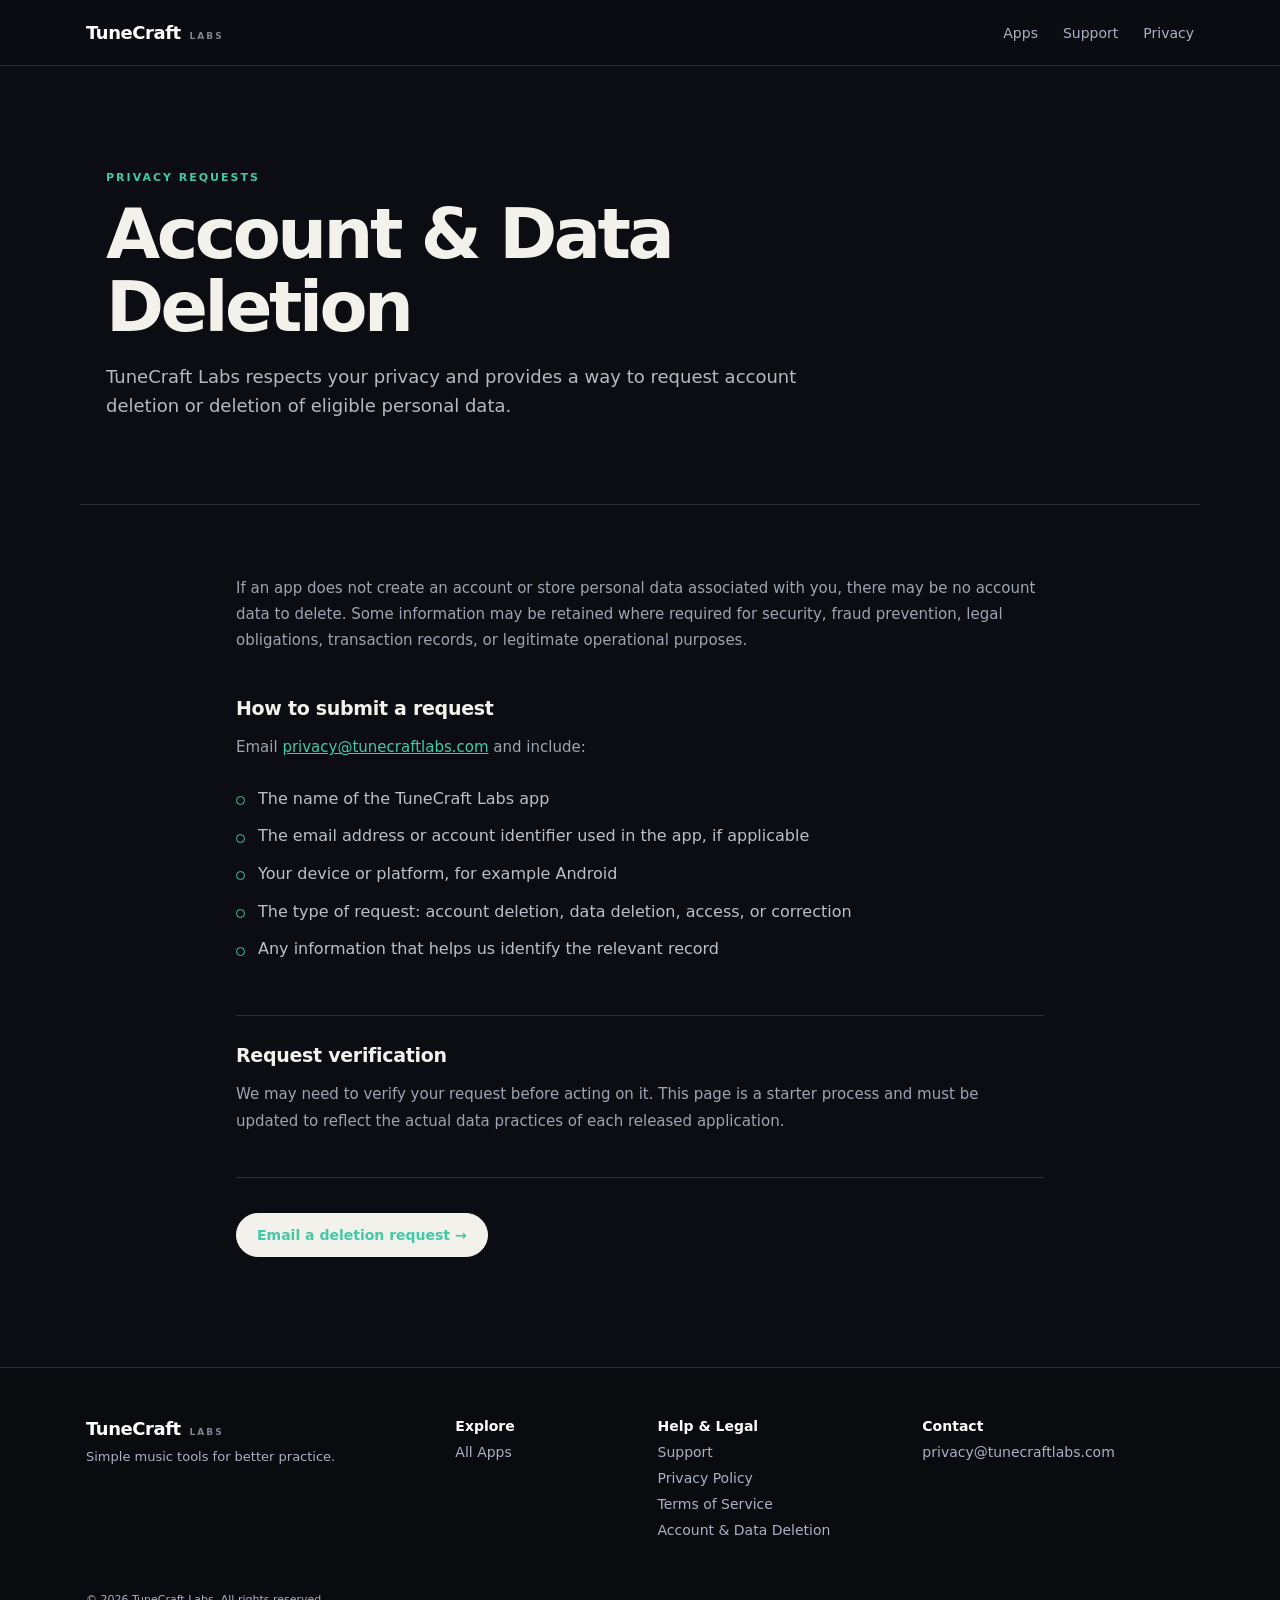
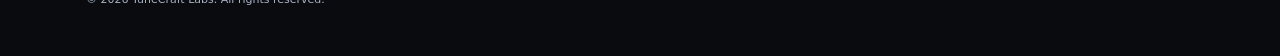
==== account-deletion.html @ 22500ef7 "update" ====
<!doctype html><html lang="en"><head><meta charset="UTF-8"><meta name="viewport" content="width=device-width,initial-scale=1"><title>Account &amp; Data Deletion | TuneCraft Labs</title><meta name="description" content="Request deletion of an account or eligible personal data associated with a TuneCraft Labs app."><link rel="canonical" href="https://tunecraftlabs.com/account-deletion.html"><link rel="stylesheet" href="assets/css/styles.css"><link rel="stylesheet" href="assets/css/redesign.css"><link rel="stylesheet" href="assets/css/pages.css"></head><body><header class="nav"><a class="logo" href="index.html">TuneCraft <small>LABS</small></a><button class="menu" aria-label="Open navigation" aria-expanded="false">☰</button><nav><a href="apps.html">Apps</a><a href="support.html">Support</a><a href="privacy.html">Privacy</a></nav></header><main class="page-main"><section class="page-hero wrap"><p class="eyebrow">PRIVACY REQUESTS</p><h1>Account &amp; Data Deletion</h1><p class="lead">TuneCraft Labs respects your privacy and provides a way to request account deletion or deletion of eligible personal data.</p></section><section class="page-content wrap"><p>If an app does not create an account or store personal data associated with you, there may be no account data to delete. Some information may be retained where required for security, fraud prevention, legal obligations, transaction records, or legitimate operational purposes.</p><article class="legal-section"><h2>How to submit a request</h2><p>Email <a href="mailto:privacy@tunecraftlabs.com">privacy@tunecraftlabs.com</a> and include:</p><ul class="request-list"><li>The name of the TuneCraft Labs app</li><li>The email address or account identifier used in the app, if applicable</li><li>Your device or platform, for example Android</li><li>The type of request: account deletion, data deletion, access, or correction</li><li>Any information that helps us identify the relevant record</li></ul></article><article class="legal-section"><h2>Request verification</h2><p>We may need to verify your request before acting on it. This page is a starter process and must be updated to reflect the actual data practices of each released application.</p></article><a class="cta" style="margin-top:35px" href="mailto:privacy@tunecraftlabs.com?subject=Account%20or%20Data%20Deletion%20Request">Email a deletion request →</a></section></main><footer><div><a class="logo" href="index.html">TuneCraft <small>LABS</small></a><p>Simple music tools for better practice.</p></div><div><b>Explore</b><a href="apps.html">All Apps</a></div><div><b>Help &amp; Legal</b><a href="support.html">Support</a><a href="privacy.html">Privacy Policy</a><a href="terms.html">Terms of Service</a><a href="account-deletion.html">Account &amp; Data Deletion</a></div><div><b>Contact</b><a href="mailto:privacy@tunecraftlabs.com">privacy@tunecraftlabs.com</a></div><small>© 2026 TuneCraft Labs. All rights reserved.</small></footer><script src="assets/js/script.js"></script></body></html>
---- assets/css/styles.css ----
:root{--bg:#080a12;--surface:#101423;--txt:#f5f7ff;--muted:#aab1c5;--violet:#875cff;--cyan:#2dd4bf;--coral:#ff6b8a}*{box-sizing:border-box}html{scroll-behavior:smooth}body{margin:0;background:radial-gradient(circle at 85% 3%,#34217055,transparent 26%),var(--bg);color:var(--txt);font-family:Inter,ui-sans-serif,system-ui,sans-serif}.wrap{max-width:1160px;margin:auto;padding-left:26px;padding-right:26px}.nav{height:70px;position:sticky;top:0;z-index:5;display:flex;align-items:center;justify-content:space-between;padding:0 max(26px,calc((100vw - 1108px)/2));background:#080a12d9;border-bottom:1px solid #ffffff0d;backdrop-filter:blur(16px)}.logo{color:#fff;text-decoration:none;font-weight:800;font-size:18px}.logo i{font-style:normal;color:var(--cyan);font-size:28px;vertical-align:-2px}.logo small{font-size:9px;letter-spacing:2px;color:var(--muted)}nav{display:flex;align-items:center;gap:25px}nav a,footer a{color:var(--muted);text-decoration:none;font-size:14px}nav a:hover,footer a:hover{color:#fff}.menu{display:none;background:none;border:0;color:white;font-size:25px}.cta,.outline{border-radius:999px;padding:13px 20px;display:inline-block;text-decoration:none;font-size:14px;font-weight:700}.cta{color:#fff;background:linear-gradient(110deg,var(--violet),#5e48e9);box-shadow:0 10px 30px #875cff33}.cta:hover{filter:brightness(1.14)}.small{padding:9px 15px}.outline{color:#fff;border:1px solid #ffffff2a;margin-left:8px}.hero{min-height:630px;display:grid;grid-template-columns:1.05fr .95fr;align-items:center;gap:40px}.eyebrow{font-size:11px;letter-spacing:2.5px;font-weight:800;color:var(--cyan)}h1,h2,h3,p{margin-top:0}h1{font-size:clamp(42px,5.7vw,71px);line-height:1.04;letter-spacing:-3px;margin:14px 0 20px;max-width:650px}em{font-style:normal;background:linear-gradient(100deg,#bba5ff,var(--cyan));background-clip:text;color:transparent}.lead{font-size:18px;line-height:1.65;color:var(--muted);max-width:560px}.actions{margin-top:30px}.pills{font-size:12px;color:#cbd1e3;display:flex;gap:13px;flex-wrap:wrap;margin-top:30px}.pills span::first-letter{color:var(--cyan)}.phone-area{position:relative;height:460px;display:flex;justify-content:center;align-items:center}.phone{position:relative;z-index:1;width:245px;height:445px;border:7px solid #31364b;border-radius:34px;background:linear-gradient(145deg,#181c35,#080a12);padding:23px 19px;box-shadow:0 30px 70px #0009}.phone-top{font-size:9px;display:flex;justify-content:space-between;color:var(--muted)}.app-name{text-align:center;font-size:13px;margin-top:30px}.dial{position:relative;margin:23px auto;width:154px;height:154px;border:1px solid #ffffff25;border-radius:50%;display:flex;flex-direction:column;justify-content:center;align-items:center;background:#ffffff05}.arc{position:absolute;inset:-4px;border:5px solid transparent;border-top-color:var(--cyan);border-right-color:var(--violet);border-radius:50%;transform:rotate(-25deg)}.dial b{font-size:55px}.dial span{font-size:9px;letter-spacing:1.2px;color:var(--cyan)}.hz{text-align:center;font-size:24px;font-weight:700}.hz small{font-size:11px;color:var(--muted)}.level{display:flex;justify-content:center;align-items:end;height:57px;gap:5px}.level i{display:block;width:5px;height:18px;background:#484e65;border-radius:5px}.level i:nth-child(2),.level i:nth-child(4){height:30px}.level i.active{height:47px;background:var(--cyan);box-shadow:0 0 17px var(--cyan)}.wave{position:absolute;width:440px;height:230px;border:1px solid #875cff66;border-radius:50%;transform:rotate(-23deg);box-shadow:0 0 90px #875cff33}.phone-area label{position:absolute;bottom:0;color:var(--muted);font-size:11px}.values,.grid,.steps{display:grid;grid-template-columns:repeat(3,1fr);gap:16px}.values article,.card{background:#ffffff08;border:1px solid #ffffff12;border-radius:20px;padding:24px}.values span{color:var(--cyan);font-size:22px}.values h2{font-size:16px;margin:12px 0 7px}.values p,.card p,.about p,.support p{color:var(--muted);line-height:1.65;font-size:14px}.apps{padding-top:130px}.apps>h2,.about h2,.support h2{font-size:clamp(31px,4vw,47px);letter-spacing:-1.8px;margin:12px 0}.intro{color:var(--muted);max-width:600px}.grid{grid-template-columns:repeat(4,1fr);margin-top:38px}.card{position:relative;min-height:372px;display:flex;flex-direction:column}.icon{width:50px;height:50px;display:grid;place-items:center;border-radius:15px;background:#875cff33;color:#c1b1ff;font-size:28px}.coral{color:var(--coral);background:#ff6b8a22}.cyan{color:var(--cyan);background:#2dd4bf22}.pink{color:#e896ff}.badge{position:absolute;right:19px;top:23px;background:#875cff22;color:#c1b1ff;border-radius:99px;padding:5px 9px;font-size:10px;font-weight:700}.green{background:#62e6b222;color:#62e6b2}.card h3{margin:24px 0 3px;font-size:19px}.card .sub{color:var(--cyan);font-size:12px;margin-bottom:16px}.card ul{padding:0;list-style:none;color:var(--muted);font-size:12px;line-height:2}.card li:before{content:'✓';color:#62e6b2;margin-right:7px}.store{margin-top:auto;color:#fff;text-decoration:none;font-size:12px;font-weight:700;padding-top:13px}.how{padding-top:130px}.steps{margin-top:26px;gap:30px}.steps article{border-top:1px solid #ffffff22;padding-top:18px}.steps b{color:var(--violet);font-size:14px}.steps h2{font-size:18px;margin:18px 0 9px}.steps p{color:var(--muted);line-height:1.6;font-size:14px}.about{padding-top:130px;padding-bottom:130px;display:grid;grid-template-columns:1fr .9fr;gap:70px;align-items:center}.about strong{color:var(--cyan);display:block;margin-top:25px}.sound-grid{height:290px;border-radius:25px;border:1px solid #ffffff12;background:linear-gradient(135deg,#875cff19,#2dd4bf0d);display:flex;align-items:center;justify-content:center;gap:12px}.sound-grid i{width:12px;background:linear-gradient(var(--violet),var(--cyan));border-radius:12px;height:30%}.sound-grid i:nth-child(2){height:57%}.sound-grid i:nth-child(3){height:82%}.sound-grid i:nth-child(4){height:45%}.sound-grid i:nth-child(5){height:69%}.sound-grid i:nth-child(6){height:37%}.sound-grid i:nth-child(7){height:20%}.support{margin-bottom:110px;border:1px solid #ffffff18;border-radius:25px;padding-top:46px;padding-bottom:46px;background:radial-gradient(circle at 80% 20%,#875cff70,transparent 40%),#14172a;display:flex;justify-content:space-between;align-items:center;gap:25px}.support p{margin-bottom:0;max-width:600px}footer{border-top:1px solid #ffffff12;padding:50px max(26px,calc((100vw - 1108px)/2));display:grid;grid-template-columns:2fr 1fr 1.2fr;gap:35px;color:var(--muted)}footer p{font-size:13px}footer div{display:flex;flex-direction:column;gap:10px}footer b{color:#fff;font-size:14px}footer>small{grid-column:1/-1;font-size:11px;margin-top:20px}@media(max-width:800px){.nav{padding:0 20px}.menu{display:block}nav{display:none;position:absolute;top:70px;left:0;right:0;padding:18px 20px;background:#101423;flex-direction:column;align-items:stretch;gap:0}nav.open{display:flex}nav a{padding:12px}.hero{grid-template-columns:1fr;padding-top:68px}.phone-area{height:390px}.phone{transform:scale(.82)}.values,.grid,.steps{grid-template-columns:1fr}.grid{gap:14px}.card{min-height:290px}.about{grid-template-columns:1fr;gap:30px;padding-top:100px;padding-bottom:100px}.support{margin-left:20px;margin-right:20px;display:block}.support .cta{margin-top:20px}footer{grid-template-columns:1fr 1fr}footer>div:first-child{grid-column:1/-1}h1{letter-spacing:-2px}.pills{line-height:1.9}}@media(prefers-reduced-motion:reduce){*{scroll-behavior:auto!important;transition:none!important}}
---- assets/css/redesign.css ----
/* TuneCraft editorial UI pass: restrained color, sharper hierarchy, instrument-led details. */
:root{--paper:#0b0d12;--panel:#11141a;--panel-2:#151922;--ink:#f3f1eb;--quiet:#9da4b2;--line:#292e38;--accent:#8b78ff;--tuned:#42c9a5}
body{background:var(--paper);color:var(--ink)}
body::before{content:"";position:fixed;inset:0;z-index:-1;pointer-events:none;background:linear-gradient(#ffffff05 1px,transparent 1px);background-size:100% 72px;mask-image:linear-gradient(to bottom,#0008,transparent 65%)}
.wrap{max-width:1120px}
.nav{height:66px;background:#0b0d12ef;border-color:var(--line);backdrop-filter:blur(10px)}
.logo{letter-spacing:-.45px}.logo small{margin-left:3px;color:#7e8593}
.cta{background:var(--ink);color:#111217;box-shadow:none;border:1px solid var(--ink)}.cta:hover{background:var(--tuned);border-color:var(--tuned);filter:none}.outline{border-color:#3a404d}.small{background:transparent;color:var(--ink);border-color:#555d6c}
.hero{min-height:680px;grid-template-columns:1.12fr .88fr;border-bottom:1px solid var(--line)}
.eyebrow{color:var(--tuned);letter-spacing:2px}
h1{max-width:680px;font-weight:650;letter-spacing:-3.5px}
em{background:none;color:var(--quiet)}
.lead{color:#b4bac5;max-width:590px}
.pills{color:#9299a6}.pills span{padding-right:13px;border-right:1px solid var(--line)}.pills span:last-child{border:0}.pills span::first-letter{color:var(--tuned)}
.phone-area{height:490px;border-left:1px solid var(--line)}
.wave{width:390px;height:240px;border:0;border-radius:0;box-shadow:none;transform:none;background:repeating-linear-gradient(90deg,transparent 0 29px,#ffffff0b 30px),linear-gradient(transparent 49.5%,#3f4653 50%,transparent 50.5%);clip-path:polygon(0 47%,8% 47%,12% 30%,16% 66%,21% 41%,26% 55%,31% 20%,36% 77%,42% 37%,48% 59%,54% 45%,60% 51%,66% 32%,71% 68%,77% 43%,84% 54%,90% 47%,100% 47%,100% 53%,90% 53%,84% 60%,77% 49%,71% 74%,66% 38%,60% 57%,54% 51%,48% 65%,42% 43%,36% 83%,31% 26%,26% 61%,21% 47%,16% 72%,12% 36%,8% 53%,0 53%);background-color:#373d49}
.phone{width:238px;height:448px;border:4px solid #404653;border-radius:27px;background:#0d1016;padding:23px 19px;box-shadow:10px 18px 0 #0006}
.dial{background:transparent;border-color:#3b414d}.arc{border-width:3px;border-top-color:var(--tuned);border-right-color:#4b5361}.level i.active{background:var(--tuned);box-shadow:none}
.values{margin-top:0;padding-top:46px;padding-bottom:46px;border-bottom:1px solid var(--line)}
.values article{padding:0 28px 0 0;background:none;border:0;border-radius:0}.values article+article{padding-left:28px;border-left:1px solid var(--line)}.values span{color:var(--tuned);font-family:ui-monospace,monospace}.values p,.card p,.about p,.support p{color:var(--quiet)}
.apps{padding-top:118px}.apps>h2,.about h2,.support h2,.faq h2{letter-spacing:-2px;font-weight:650}
.grid{grid-template-columns:1.5fr 1fr 1fr;gap:14px;align-items:stretch}
.card{min-height:310px;padding:25px;background:var(--panel);border:1px solid var(--line);border-radius:12px}.card.available{grid-row:span 2;min-height:634px;background:var(--panel-2)}.card:last-child{grid-column:2/4}.card:hover{border-color:#464e5d}
.icon{position:relative;width:46px;height:46px;overflow:hidden;border:1px solid #3a414e;border-radius:8px;background:transparent!important;color:transparent!important;font-size:0}.icon::before,.icon::after{content:"";position:absolute}.icon::before{width:20px;height:20px;left:12px;top:11px;border:2px solid var(--accent);border-radius:50%}.icon::after{width:2px;height:27px;left:22px;top:9px;background:var(--accent);transform:rotate(35deg)}.icon.coral::before{border-radius:0;border-width:1px;background:repeating-linear-gradient(90deg,#ff927a 0 1px,transparent 1px 6px),repeating-linear-gradient(0deg,#ff927a 0 1px,transparent 1px 6px)}.icon.coral::after{width:7px;height:7px;left:19px;top:18px;border-radius:50%;background:#ff927a;transform:none}.icon.cyan::before{width:18px;height:25px;left:13px;top:10px;border:0;border-left:2px solid var(--tuned);border-right:2px solid var(--tuned);border-radius:50%;transform:skew(-8deg)}.icon.cyan::after{width:22px;height:2px;left:11px;top:31px;background:var(--tuned);transform:none}.icon.pink::before{width:25px;height:14px;left:9px;top:15px;border:0;border-top:2px solid #b993e8;border-bottom:2px solid #b993e8;border-radius:50%;transform:rotate(-8deg)}.icon.pink::after{width:28px;height:1px;left:8px;top:22px;background:#b993e8;transform:rotate(8deg)}
.badge{background:transparent;border:1px solid #3e4552;color:#9fa6b4}.green{background:transparent;border-color:#2c6858;color:var(--tuned)}.card .sub{color:var(--tuned)}.store{border-top:1px solid var(--line);padding-top:18px;color:var(--ink)}
.how{padding-top:118px}.steps{gap:0}.steps article{padding:22px 30px;border-color:var(--line)}.steps article:first-child{padding-left:0}.steps article+article{border-left:1px solid var(--line)}.steps b{color:var(--tuned);font-family:ui-monospace,monospace}
.about{padding-top:118px;padding-bottom:118px}.sound-grid{height:330px;border-radius:12px;border-color:var(--line);background:repeating-linear-gradient(90deg,transparent 0 39px,#ffffff0c 40px),repeating-linear-gradient(0deg,transparent 0 39px,#ffffff0c 40px),var(--panel)}.sound-grid i{width:4px;background:var(--tuned);border-radius:2px}
.faq{border-top:1px solid var(--line)}.faq-list,.faq details{border-color:var(--line)}.faq summary span,.faq details p a{color:var(--tuned)}
.support{border-radius:12px;border-color:#343b48;background:var(--panel);box-shadow:inset 5px 0 0 var(--accent)}
footer{grid-template-columns:1.6fr .8fr 1.1fr 1.3fr;border-color:var(--line);background:#090b0f}
@media(max-width:900px){.grid{grid-template-columns:1fr 1fr}.card.available{grid-row:auto;min-height:370px;grid-column:1/-1}.card:last-child{grid-column:auto}.phone-area{border-left:0}.values article{padding-right:14px}.values article+article{padding-left:14px}}
@media(max-width:800px){body::before{background-size:100% 56px}.hero{padding-top:55px}.phone-area{border-top:1px solid var(--line)}.values article,.values article+article{padding:18px 0;border-left:0;border-bottom:1px solid var(--line)}.grid{grid-template-columns:1fr}.card.available,.card:last-child{grid-column:auto}.card.available{min-height:390px}.steps article,.steps article:first-child{padding:22px 0}.steps article+article{border-left:0}.about{gap:45px}.support{border-radius:8px}}
---- assets/css/pages.css ----
.page-main{min-height:70vh}.page-hero{padding-top:105px;padding-bottom:65px;border-bottom:1px solid var(--line)}.page-hero h1{max-width:850px;margin:14px 0 18px;font-size:clamp(42px,6vw,70px)}.page-hero .lead{max-width:720px}.page-content{max-width:860px;padding-top:70px;padding-bottom:110px}.notice{margin-bottom:48px;padding:20px 22px;border:1px solid #725a36;border-left:4px solid #d2a85e;border-radius:8px;background:#d2a85e0c;color:#d8c7a8;font-size:14px;line-height:1.65}.legal-section{padding:28px 0;border-bottom:1px solid var(--line)}.legal-section h2{font-size:19px;letter-spacing:-.3px}.legal-section p,.page-content>p{color:var(--quiet);font-size:15px;line-height:1.75}.legal-section a,.page-content a{color:var(--tuned)}.contact-grid{display:grid;grid-template-columns:1fr 1fr;gap:14px;margin-top:35px}.contact-box{padding:23px;border:1px solid var(--line);border-radius:10px;background:var(--panel)}.contact-box b{display:block;margin-bottom:9px}.contact-box a{color:var(--tuned);font-size:14px}.request-list{margin:25px 0;padding:0;list-style:none}.request-list li{position:relative;margin:12px 0;padding-left:22px;color:#bac0ca;line-height:1.6}.request-list li::before{content:"";position:absolute;left:0;top:.65em;width:7px;height:7px;border:1px solid var(--tuned);border-radius:50%}.directory{padding-top:75px;padding-bottom:110px}.directory .grid{margin-top:0}.back-link{display:inline-flex;margin-bottom:30px;color:var(--quiet);font-size:13px;text-decoration:none}.back-link:hover{color:var(--tuned)}@media(max-width:800px){.page-hero{padding-top:75px}.page-content{padding-top:45px}.contact-grid{grid-template-columns:1fr}footer{grid-template-columns:1fr 1fr}footer>div:first-child{grid-column:1/-1}}
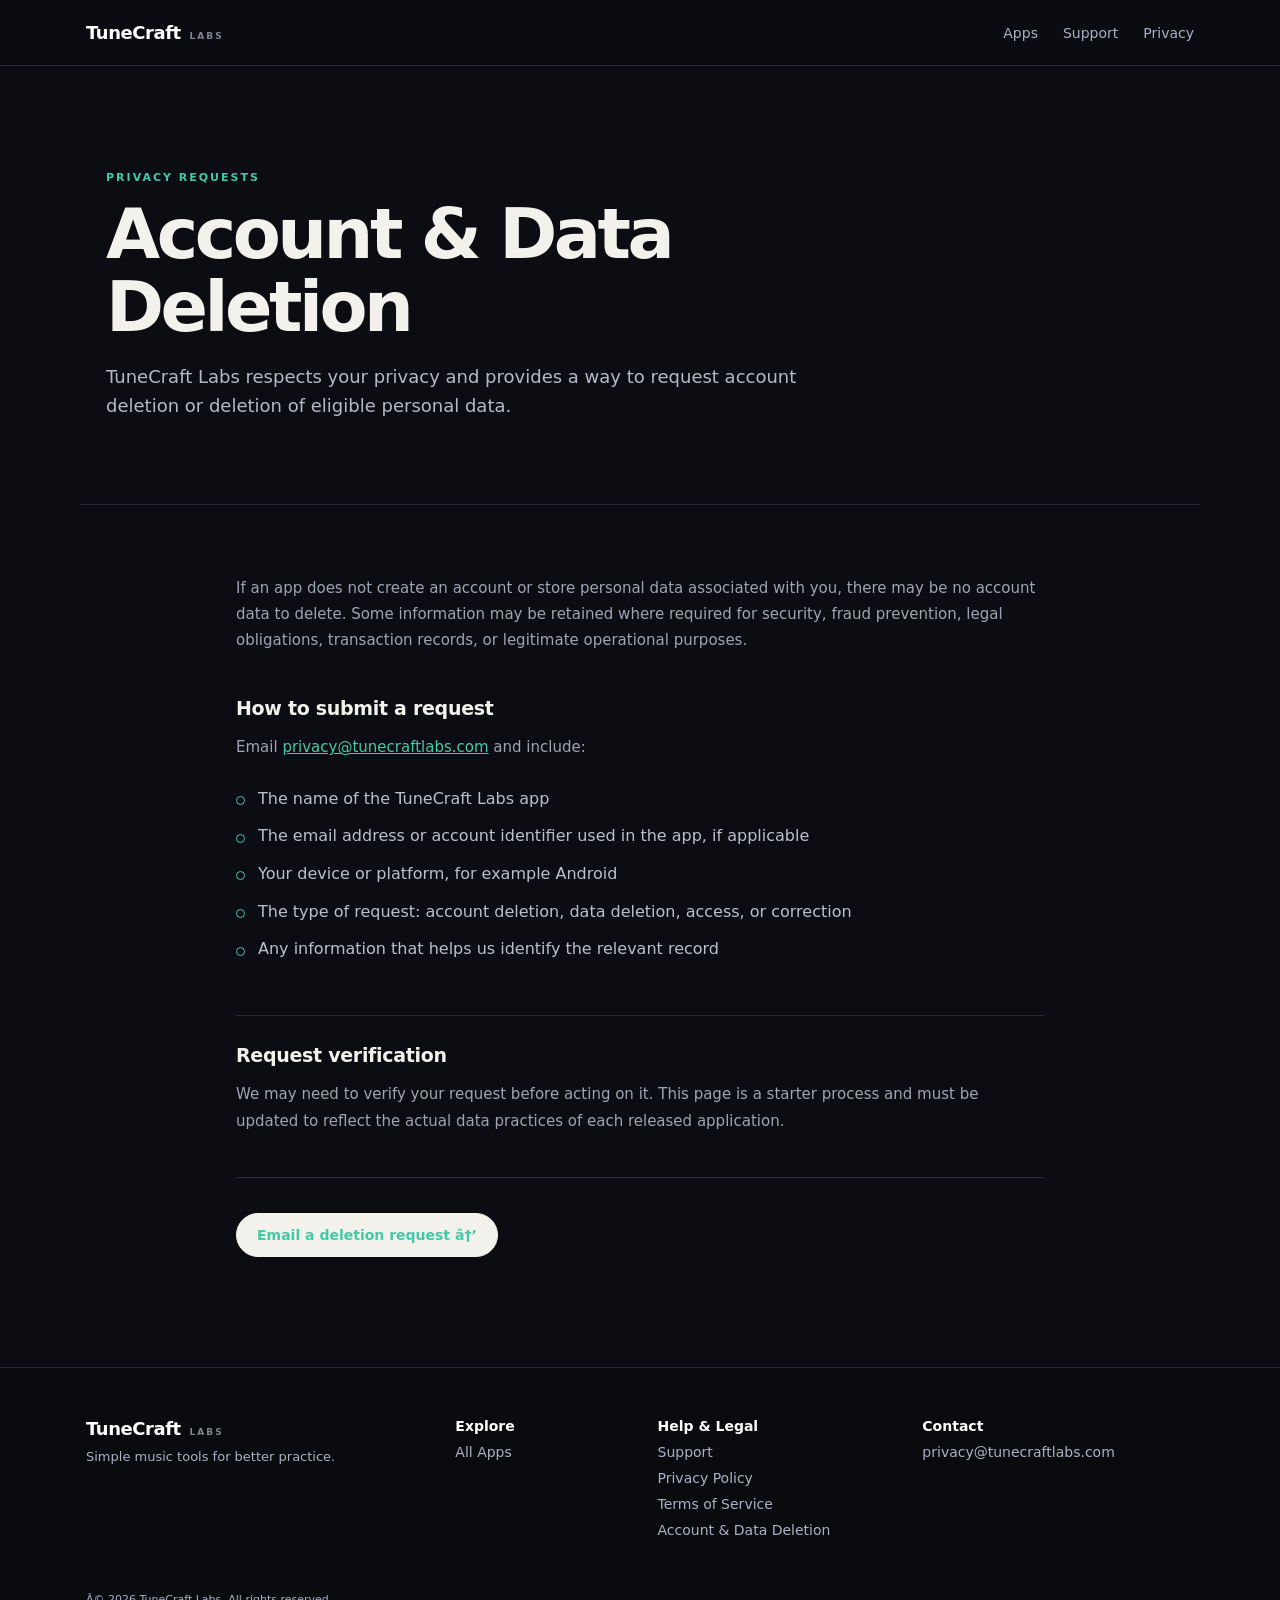
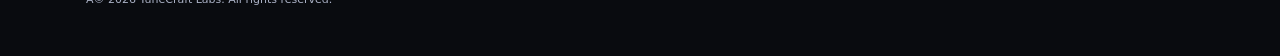
==== commit b02a3861: "update google tag" ====
--- a/account-deletion.html
+++ b/account-deletion.html
@@ -1 +1,83 @@
-<!doctype html><html lang="en"><head><meta charset="UTF-8"><meta name="viewport" content="width=device-width,initial-scale=1"><title>Account &amp; Data Deletion | TuneCraft Labs</title><meta name="description" content="Request deletion of an account or eligible personal data associated with a TuneCraft Labs app."><link rel="canonical" href="https://tunecraftlabs.com/account-deletion.html"><link rel="stylesheet" href="assets/css/styles.css"><link rel="stylesheet" href="assets/css/redesign.css"><link rel="stylesheet" href="assets/css/pages.css"></head><body><header class="nav"><a class="logo" href="index.html">TuneCraft <small>LABS</small></a><button class="menu" aria-label="Open navigation" aria-expanded="false">☰</button><nav><a href="apps.html">Apps</a><a href="support.html">Support</a><a href="privacy.html">Privacy</a></nav></header><main class="page-main"><section class="page-hero wrap"><p class="eyebrow">PRIVACY REQUESTS</p><h1>Account &amp; Data Deletion</h1><p class="lead">TuneCraft Labs respects your privacy and provides a way to request account deletion or deletion of eligible personal data.</p></section><section class="page-content wrap"><p>If an app does not create an account or store personal data associated with you, there may be no account data to delete. Some information may be retained where required for security, fraud prevention, legal obligations, transaction records, or legitimate operational purposes.</p><article class="legal-section"><h2>How to submit a request</h2><p>Email <a href="mailto:privacy@tunecraftlabs.com">privacy@tunecraftlabs.com</a> and include:</p><ul class="request-list"><li>The name of the TuneCraft Labs app</li><li>The email address or account identifier used in the app, if applicable</li><li>Your device or platform, for example Android</li><li>The type of request: account deletion, data deletion, access, or correction</li><li>Any information that helps us identify the relevant record</li></ul></article><article class="legal-section"><h2>Request verification</h2><p>We may need to verify your request before acting on it. This page is a starter process and must be updated to reflect the actual data practices of each released application.</p></article><a class="cta" style="margin-top:35px" href="mailto:privacy@tunecraftlabs.com?subject=Account%20or%20Data%20Deletion%20Request">Email a deletion request →</a></section></main><footer><div><a class="logo" href="index.html">TuneCraft <small>LABS</small></a><p>Simple music tools for better practice.</p></div><div><b>Explore</b><a href="apps.html">All Apps</a></div><div><b>Help &amp; Legal</b><a href="support.html">Support</a><a href="privacy.html">Privacy Policy</a><a href="terms.html">Terms of Service</a><a href="account-deletion.html">Account &amp; Data Deletion</a></div><div><b>Contact</b><a href="mailto:privacy@tunecraftlabs.com">privacy@tunecraftlabs.com</a></div><small>© 2026 TuneCraft Labs. All rights reserved.</small></footer><script src="assets/js/script.js"></script></body></html>
+﻿<!doctype html>
+<html lang="en">
+<head>
+<meta charset="UTF-8">
+<meta name="viewport" content="width=device-width,initial-scale=1">
+<title>Account &amp; Data Deletion | TuneCraft Labs</title>
+<meta name="description" content="Request deletion of an account or eligible personal data associated with a TuneCraft Labs app.">
+<link rel="canonical" href="https://tunecraftlabs.com/account-deletion.html">
+<link rel="stylesheet" href="assets/css/styles.css">
+<link rel="stylesheet" href="assets/css/redesign.css">
+<link rel="stylesheet" href="assets/css/pages.css">
+<!-- Google Tag Manager -->
+<script>(function(w,d,s,l,i){w[l]=w[l]||[];w[l].push({'gtm.start':new Date().getTime(),event:'gtm.js'});var f=d.getElementsByTagName(s)[0],j=d.createElement(s),dl=l!='dataLayer'?'&l='+l:'';j.async=true;j.src='https://www.googletagmanager.com/gtm.js?id='+i+dl;f.parentNode.insertBefore(j,f);})(window,document,'script','dataLayer','GTM-T479GPF2');</script>
+<!-- End Google Tag Manager -->
+</head>
+<body>
+<!-- Google Tag Manager (noscript) -->
+<noscript><iframe src="https://www.googletagmanager.com/ns.html?id=GTM-T479GPF2" height="0" width="0" style="display:none;visibility:hidden" title="Google Tag Manager"></iframe></noscript>
+<!-- End Google Tag Manager (noscript) -->
+<header class="nav">
+<a class="logo" href="index.html">TuneCraft <small>LABS</small>
+</a>
+<button class="menu" aria-label="Open navigation" aria-expanded="false">â˜°</button>
+<nav>
+<a href="apps.html">Apps</a>
+<a href="support.html">Support</a>
+<a href="privacy.html">Privacy</a>
+</nav>
+</header>
+<main class="page-main">
+<section class="page-hero wrap">
+<p class="eyebrow">PRIVACY REQUESTS</p>
+<h1>Account &amp; Data Deletion</h1>
+<p class="lead">TuneCraft Labs respects your privacy and provides a way to request account deletion or deletion of eligible personal data.</p>
+</section>
+<section class="page-content wrap">
+<p>If an app does not create an account or store personal data associated with you, there may be no account data to delete. Some information may be retained where required for security, fraud prevention, legal obligations, transaction records, or legitimate operational purposes.</p>
+<article class="legal-section">
+<h2>How to submit a request</h2>
+<p>Email <a href="mailto:privacy@tunecraftlabs.com">privacy@tunecraftlabs.com</a> and include:</p>
+<ul class="request-list">
+<li>The name of the TuneCraft Labs app</li>
+<li>The email address or account identifier used in the app, if applicable</li>
+<li>Your device or platform, for example Android</li>
+<li>The type of request: account deletion, data deletion, access, or correction</li>
+<li>Any information that helps us identify the relevant record</li>
+</ul>
+</article>
+<article class="legal-section">
+<h2>Request verification</h2>
+<p>We may need to verify your request before acting on it. This page is a starter process and must be updated to reflect the actual data practices of each released application.</p>
+</article>
+<a class="cta" style="margin-top:35px" href="mailto:privacy@tunecraftlabs.com?subject=Account%20or%20Data%20Deletion%20Request">Email a deletion request â†’</a>
+</section>
+</main>
+<footer>
+<div>
+<a class="logo" href="index.html">TuneCraft <small>LABS</small>
+</a>
+<p>Simple music tools for better practice.</p>
+</div>
+<div>
+<b>Explore</b>
+<a href="apps.html">All Apps</a>
+</div>
+<div>
+<b>Help &amp; Legal</b>
+<a href="support.html">Support</a>
+<a href="privacy.html">Privacy Policy</a>
+<a href="terms.html">Terms of Service</a>
+<a href="account-deletion.html">Account &amp; Data Deletion</a>
+</div>
+<div>
+<b>Contact</b>
+<a href="mailto:privacy@tunecraftlabs.com">privacy@tunecraftlabs.com</a>
+</div>
+<small>Â© 2026 TuneCraft Labs. All rights reserved.</small>
+</footer>
+<script src="assets/js/script.js">
+</script>
+</body>
+</html>
+
